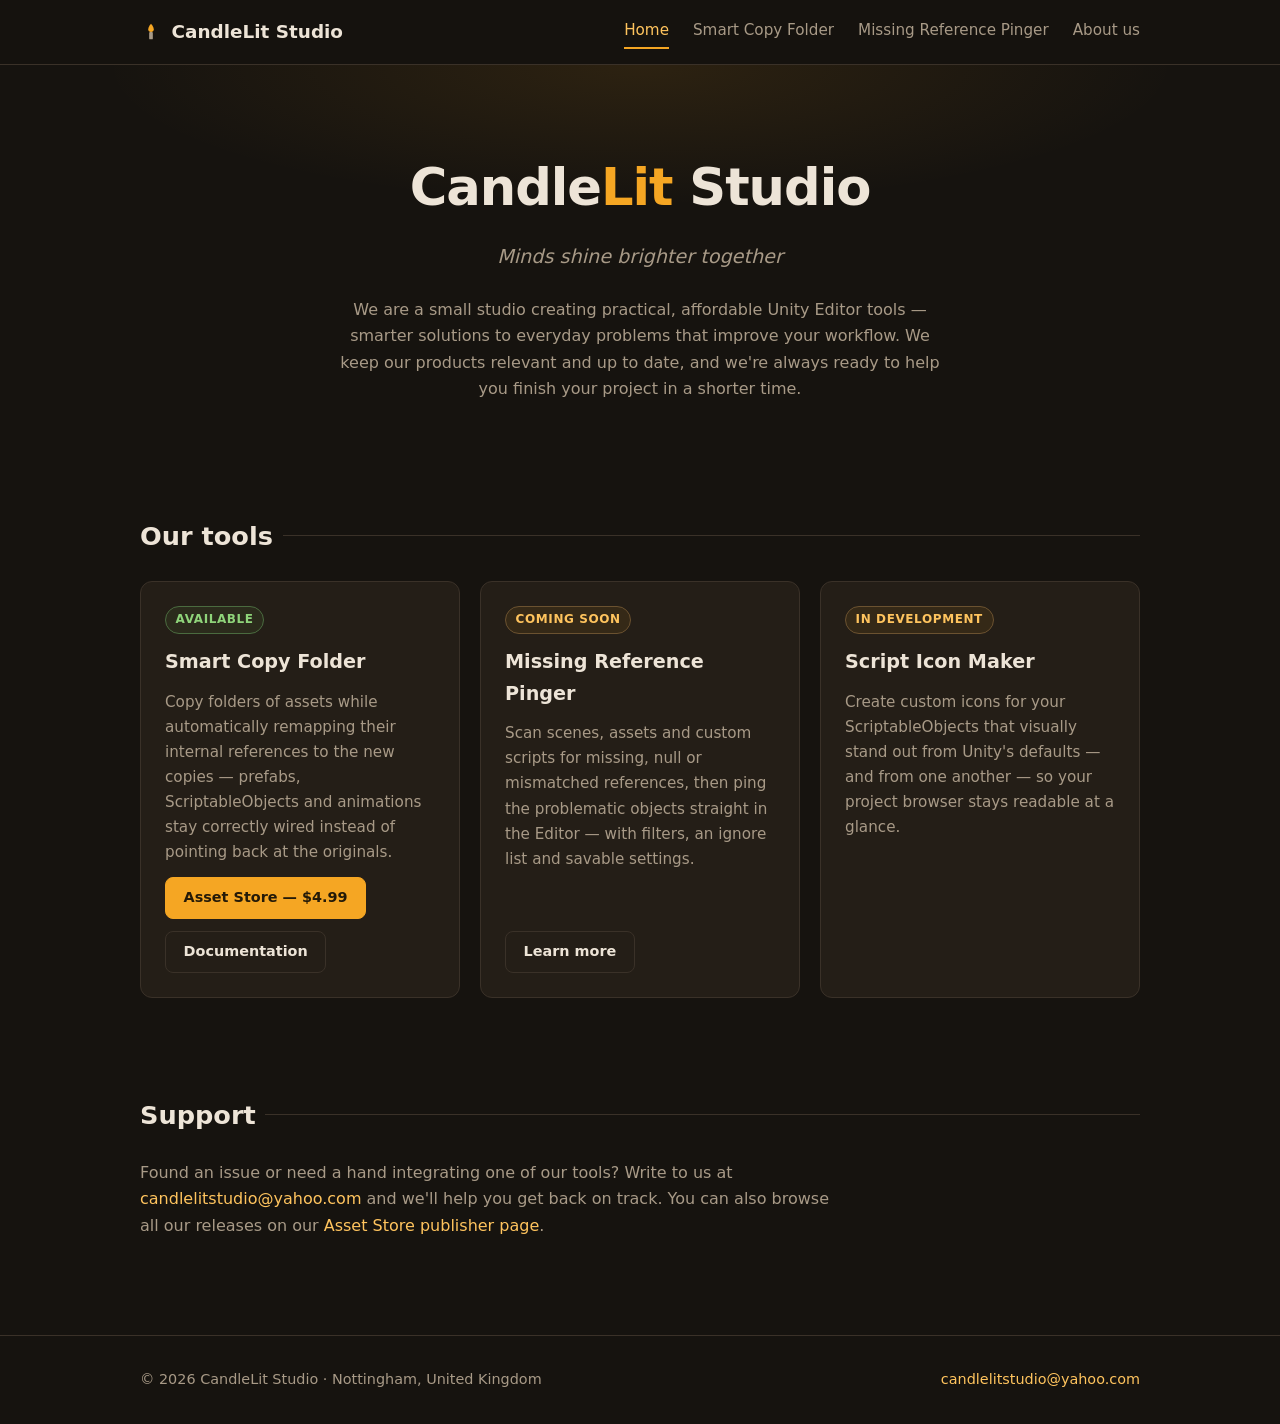
==== index.html @ c9d3ba67 "Initial CandleLit Studio website Static site for the Unity Asset Store publisher: home, product page" ====
<!DOCTYPE html>
<html lang="en">
<head>
<meta charset="UTF-8">
<meta name="viewport" content="width=device-width, initial-scale=1.0">
<title>CandleLit Studio — Unity Editor Tools</title>
<meta name="description" content="CandleLit Studio makes practical, affordable Unity Editor tools that improve your workflow. Minds shine brighter together.">
<link rel="stylesheet" href="css/style.css">
<link rel="icon" href="assets/favicon.svg" type="image/svg+xml">
</head>
<body>

<header>
  <nav class="nav">
    <a class="brand" href="index.html">
      <svg width="22" height="22" viewBox="0 0 24 24" fill="none">
        <path d="M12 3c2 2.5 3 4.2 3 6a3 3 0 1 1-6 0c0-1.8 1-3.5 3-6z" fill="#f5a623"/>
        <rect x="10" y="12" width="4" height="8" rx="1" fill="#a89a87"/>
      </svg>
      CandleLit Studio
    </a>
    <a class="navlink active" href="index.html">Home</a>
    <a class="navlink" href="smart-copy-folder.html">Smart Copy Folder</a>
    <a class="navlink" href="missing-reference-pinger.html">Missing Reference Pinger</a>
    <a class="navlink" href="about.html">About us</a>
  </nav>
</header>

<main>
  <div class="hero">
    <h1>Candle<span class="lit">Lit</span> Studio</h1>
    <p class="tagline">Minds shine brighter together</p>
    <p class="intro">
      We are a small studio creating practical, affordable Unity Editor tools —
      smarter solutions to everyday problems that improve your workflow. We keep our
      products relevant and up to date, and we're always ready to help you finish
      your project in a shorter time.
    </p>
  </div>

  <div class="wrap">
    <section id="products">
      <h2 class="section-title">Our tools</h2>
      <div class="cards">

        <div class="card">
          <span class="badge available">Available</span>
          <h3><a href="smart-copy-folder.html">Smart Copy Folder</a></h3>
          <p>
            Copy folders of assets while automatically remapping their internal
            references to the new copies — prefabs, ScriptableObjects and animations
            stay correctly wired instead of pointing back at the originals.
          </p>
          <div class="actions">
            <a class="btn primary" href="https://assetstore.unity.com/packages/tools/utilities/smart-copy-folder-289032" target="_blank" rel="noopener">Asset Store — $4.99</a>
            <a class="btn" href="smart-copy-folder.html">Documentation</a>
          </div>
        </div>

        <div class="card">
          <span class="badge soon">Coming soon</span>
          <h3><a href="missing-reference-pinger.html">Missing Reference Pinger</a></h3>
          <p>
            Scan scenes, assets and custom scripts for missing, null or mismatched
            references, then ping the problematic objects straight in the Editor —
            with filters, an ignore list and savable settings.
          </p>
          <div class="actions">
            <a class="btn" href="missing-reference-pinger.html">Learn more</a>
          </div>
        </div>

        <div class="card">
          <span class="badge soon">In development</span>
          <h3>Script Icon Maker</h3>
          <p>
            Create custom icons for your ScriptableObjects that visually stand out
            from Unity's defaults — and from one another — so your project browser
            stays readable at a glance.
          </p>
        </div>

      </div>
    </section>

    <section id="support">
      <h2 class="section-title">Support</h2>
      <p style="color: var(--text-dim); max-width: 700px;">
        Found an issue or need a hand integrating one of our tools? Write to us at
        <a href="mailto:candlelitstudio@yahoo.com">candlelitstudio@yahoo.com</a>
        and we'll help you get back on track. You can also browse all our releases on our
        <a href="https://assetstore.unity.com/publishers/102796" target="_blank" rel="noopener">Asset Store publisher page</a>.
      </p>
    </section>
  </div>
</main>

<footer>
  <div class="footer-inner">
    <span>© 2026 CandleLit Studio · Nottingham, United Kingdom</span>
    <a href="mailto:candlelitstudio@yahoo.com">candlelitstudio@yahoo.com</a>
  </div>
</footer>

</body>
</html>
---- css/style.css ----
/* CandleLit Studio — shared styles */

:root {
  --bg: #16130f;
  --bg-raised: #1f1a14;
  --bg-card: #241e17;
  --border: #3a3128;
  --text: #ede4d7;
  --text-dim: #a89a87;
  --flame: #f5a623;
  --flame-soft: #ffc45e;
  --ember: #d96c2c;
  --radius: 12px;
  --maxw: 1040px;
}

* { margin: 0; padding: 0; box-sizing: border-box; }

html { scroll-behavior: smooth; }

body {
  background: var(--bg);
  color: var(--text);
  font-family: "Segoe UI", system-ui, -apple-system, sans-serif;
  line-height: 1.65;
  min-height: 100vh;
  display: flex;
  flex-direction: column;
}

a { color: var(--flame-soft); text-decoration: none; }
a:hover { color: var(--flame); }

/* ---------- Header ---------- */

header {
  border-bottom: 1px solid var(--border);
  background: rgba(22, 19, 15, 0.92);
  position: sticky;
  top: 0;
  backdrop-filter: blur(8px);
  z-index: 10;
}

.nav {
  max-width: var(--maxw);
  margin: 0 auto;
  padding: 0.9rem 1.25rem;
  display: flex;
  align-items: center;
  gap: 1.5rem;
  flex-wrap: wrap;
}

.brand {
  display: flex;
  align-items: center;
  gap: 0.6rem;
  font-weight: 600;
  font-size: 1.15rem;
  color: var(--text);
  margin-right: auto;
}

.brand svg { flex-shrink: 0; }

.nav a.navlink {
  color: var(--text-dim);
  font-size: 0.95rem;
  padding: 0.25rem 0;
  border-bottom: 2px solid transparent;
}

.nav a.navlink:hover { color: var(--text); }
.nav a.navlink.active { color: var(--flame-soft); border-bottom-color: var(--flame); }

/* ---------- Layout ---------- */

main { flex: 1; }

.wrap {
  max-width: var(--maxw);
  margin: 0 auto;
  padding: 0 1.25rem;
}

/* ---------- Hero ---------- */

.hero {
  text-align: center;
  padding: 5rem 1.25rem 4rem;
  background:
    radial-gradient(ellipse 60% 50% at 50% 0%, rgba(245, 166, 35, 0.10), transparent 70%);
}

.hero h1 {
  font-size: clamp(2rem, 5vw, 3.2rem);
  font-weight: 700;
  letter-spacing: -0.02em;
}

.hero h1 .lit { color: var(--flame); }

.hero .tagline {
  margin-top: 0.75rem;
  font-size: 1.2rem;
  color: var(--text-dim);
  font-style: italic;
}

.hero p.intro {
  max-width: 620px;
  margin: 1.5rem auto 0;
  color: var(--text-dim);
}

/* ---------- Sections ---------- */

section { padding: 3rem 0; }

h2.section-title {
  font-size: 1.6rem;
  margin-bottom: 1.5rem;
  display: flex;
  align-items: center;
  gap: 0.6rem;
}

h2.section-title::after {
  content: "";
  flex: 1;
  height: 1px;
  background: var(--border);
}

/* ---------- Product cards ---------- */

.cards {
  display: grid;
  grid-template-columns: repeat(auto-fit, minmax(280px, 1fr));
  gap: 1.25rem;
}

.card {
  background: var(--bg-card);
  border: 1px solid var(--border);
  border-radius: var(--radius);
  padding: 1.5rem;
  display: flex;
  flex-direction: column;
  gap: 0.75rem;
  transition: border-color 0.2s, transform 0.2s;
}

.card:hover { border-color: var(--flame); transform: translateY(-3px); }

.card h3 { font-size: 1.2rem; }
.card h3 a { color: var(--text); }
.card h3 a:hover { color: var(--flame-soft); }

.card p { color: var(--text-dim); font-size: 0.95rem; flex: 1; }

.badge {
  align-self: flex-start;
  font-size: 0.75rem;
  font-weight: 600;
  letter-spacing: 0.05em;
  text-transform: uppercase;
  padding: 0.2rem 0.6rem;
  border-radius: 999px;
  border: 1px solid;
}

.badge.available { color: #8fd47a; border-color: #4a6b3f; background: rgba(90, 140, 70, 0.12); }
.badge.soon { color: var(--flame-soft); border-color: #6b5230; background: rgba(245, 166, 35, 0.08); }

.card .actions { display: flex; gap: 0.75rem; flex-wrap: wrap; }

.btn {
  display: inline-block;
  padding: 0.5rem 1.1rem;
  border-radius: 8px;
  font-size: 0.9rem;
  font-weight: 600;
  border: 1px solid var(--border);
  color: var(--text);
  transition: background 0.2s, border-color 0.2s;
}

.btn:hover { border-color: var(--flame); color: var(--text); }

.btn.primary {
  background: var(--flame);
  border-color: var(--flame);
  color: #241a08;
}

.btn.primary:hover { background: var(--flame-soft); border-color: var(--flame-soft); color: #241a08; }

/* ---------- Product page ---------- */

.page-head { padding: 3.5rem 0 1rem; }
.page-head h1 { font-size: clamp(1.7rem, 4vw, 2.4rem); }
.page-head .version { color: var(--text-dim); font-size: 1rem; margin-left: 0.5rem; font-weight: 400; }
.page-head .lede { color: var(--text-dim); max-width: 700px; margin-top: 0.75rem; }

.content h2 { font-size: 1.35rem; margin: 2.25rem 0 0.75rem; color: var(--flame-soft); }
.content h3 { font-size: 1.1rem; margin: 1.5rem 0 0.5rem; }
.content p, .content li { color: var(--text-dim); }
.content p { margin-bottom: 0.75rem; }
.content ul, .content ol { padding-left: 1.4rem; margin-bottom: 0.75rem; }
.content li { margin-bottom: 0.35rem; }
.content strong { color: var(--text); }

.content code, kbd {
  background: var(--bg-raised);
  border: 1px solid var(--border);
  border-radius: 6px;
  padding: 0.1rem 0.45rem;
  font-family: Consolas, "Courier New", monospace;
  font-size: 0.88em;
  color: var(--flame-soft);
}

.callout {
  background: var(--bg-raised);
  border: 1px solid var(--border);
  border-left: 3px solid var(--flame);
  border-radius: 8px;
  padding: 1rem 1.25rem;
  margin: 1.25rem 0;
}

.callout p:last-child { margin-bottom: 0; }

/* Screenshot placeholder */
.shot {
  background: var(--bg-raised);
  border: 1px dashed var(--border);
  border-radius: var(--radius);
  min-height: 220px;
  display: flex;
  align-items: center;
  justify-content: center;
  color: var(--text-dim);
  font-size: 0.9rem;
  margin: 1.25rem 0;
}

.shot img { max-width: 100%; border-radius: var(--radius); display: block; }

/* ---------- About page ---------- */

.team {
  display: grid;
  grid-template-columns: repeat(auto-fit, minmax(280px, 1fr));
  gap: 1.25rem;
  margin-top: 1rem;
}

.member {
  background: var(--bg-card);
  border: 1px solid var(--border);
  border-radius: var(--radius);
  padding: 1.5rem;
}

.member h3 { font-size: 1.15rem; }
.member .role { color: var(--flame-soft); font-size: 0.9rem; margin-bottom: 0.6rem; }
.member p { color: var(--text-dim); font-size: 0.95rem; }

/* ---------- Footer ---------- */

footer {
  border-top: 1px solid var(--border);
  margin-top: 3rem;
}

.footer-inner {
  max-width: var(--maxw);
  margin: 0 auto;
  padding: 2rem 1.25rem;
  display: flex;
  justify-content: space-between;
  align-items: center;
  gap: 1rem;
  flex-wrap: wrap;
  color: var(--text-dim);
  font-size: 0.9rem;
}
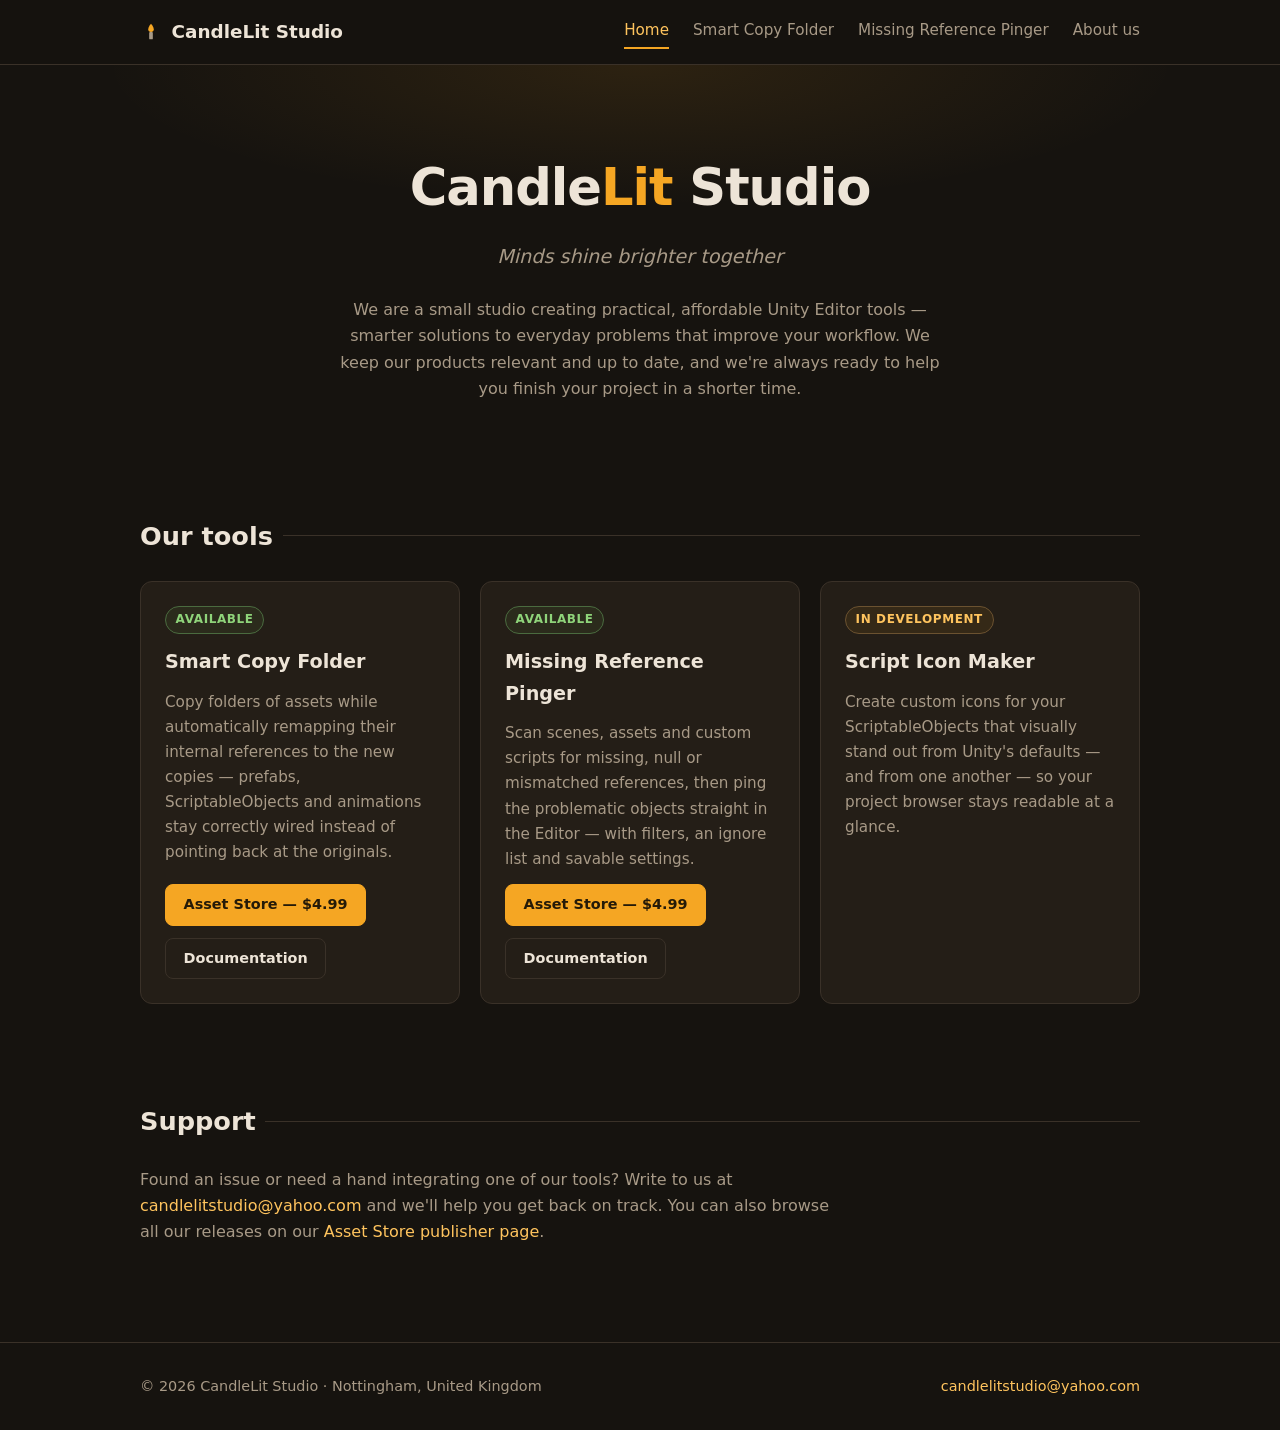
==== commit 9b865ccb: "Fix accuracy: Missing Reference Pinger is live on the Asset Store - Replace stale 'Coming soon' badg" ====
--- a/index.html
+++ b/index.html
@@ -58,7 +58,7 @@
         </div>
 
         <div class="card">
-          <span class="badge soon">Coming soon</span>
+          <span class="badge available">Available</span>
           <h3><a href="missing-reference-pinger.html">Missing Reference Pinger</a></h3>
           <p>
             Scan scenes, assets and custom scripts for missing, null or mismatched
@@ -66,7 +66,8 @@
             with filters, an ignore list and savable settings.
           </p>
           <div class="actions">
-            <a class="btn" href="missing-reference-pinger.html">Learn more</a>
+            <a class="btn primary" href="https://assetstore.unity.com/packages/package/325607" target="_blank" rel="noopener">Asset Store — $4.99</a>
+            <a class="btn" href="missing-reference-pinger.html">Documentation</a>
           </div>
         </div>
 
